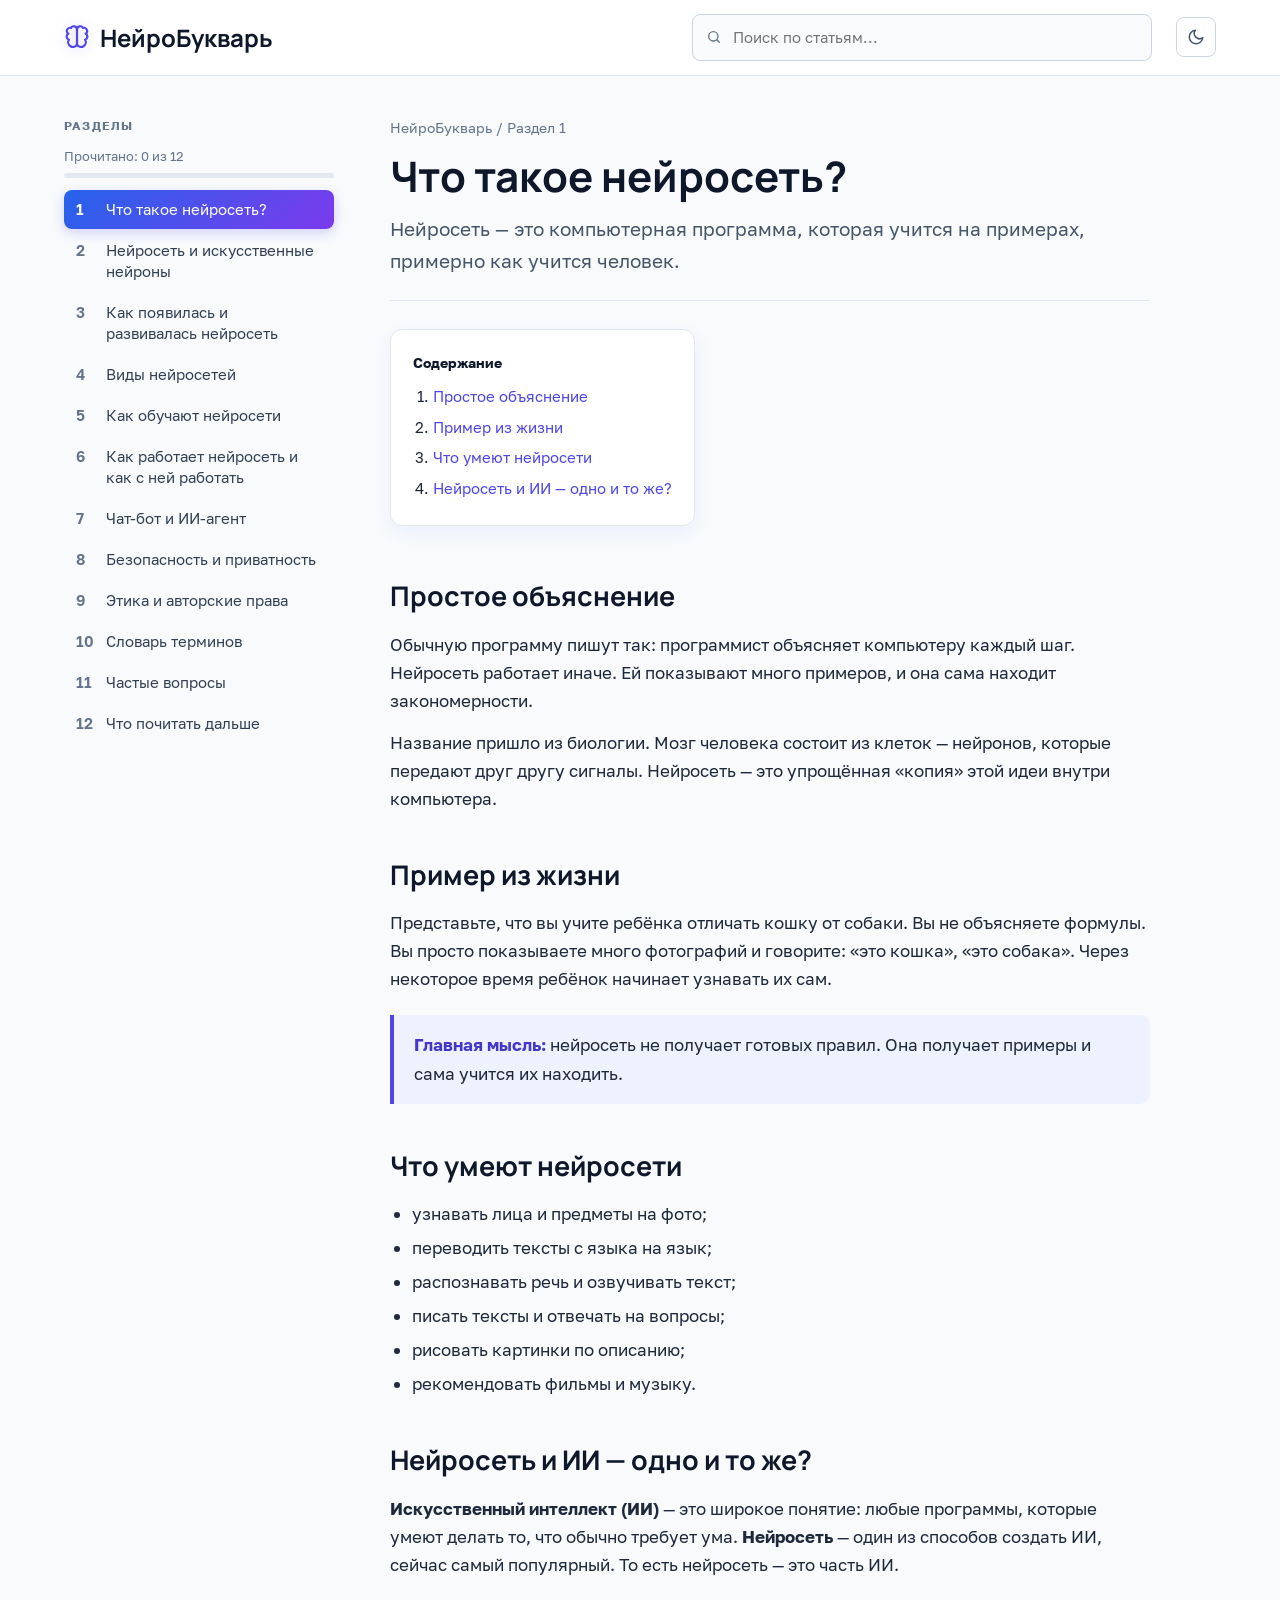
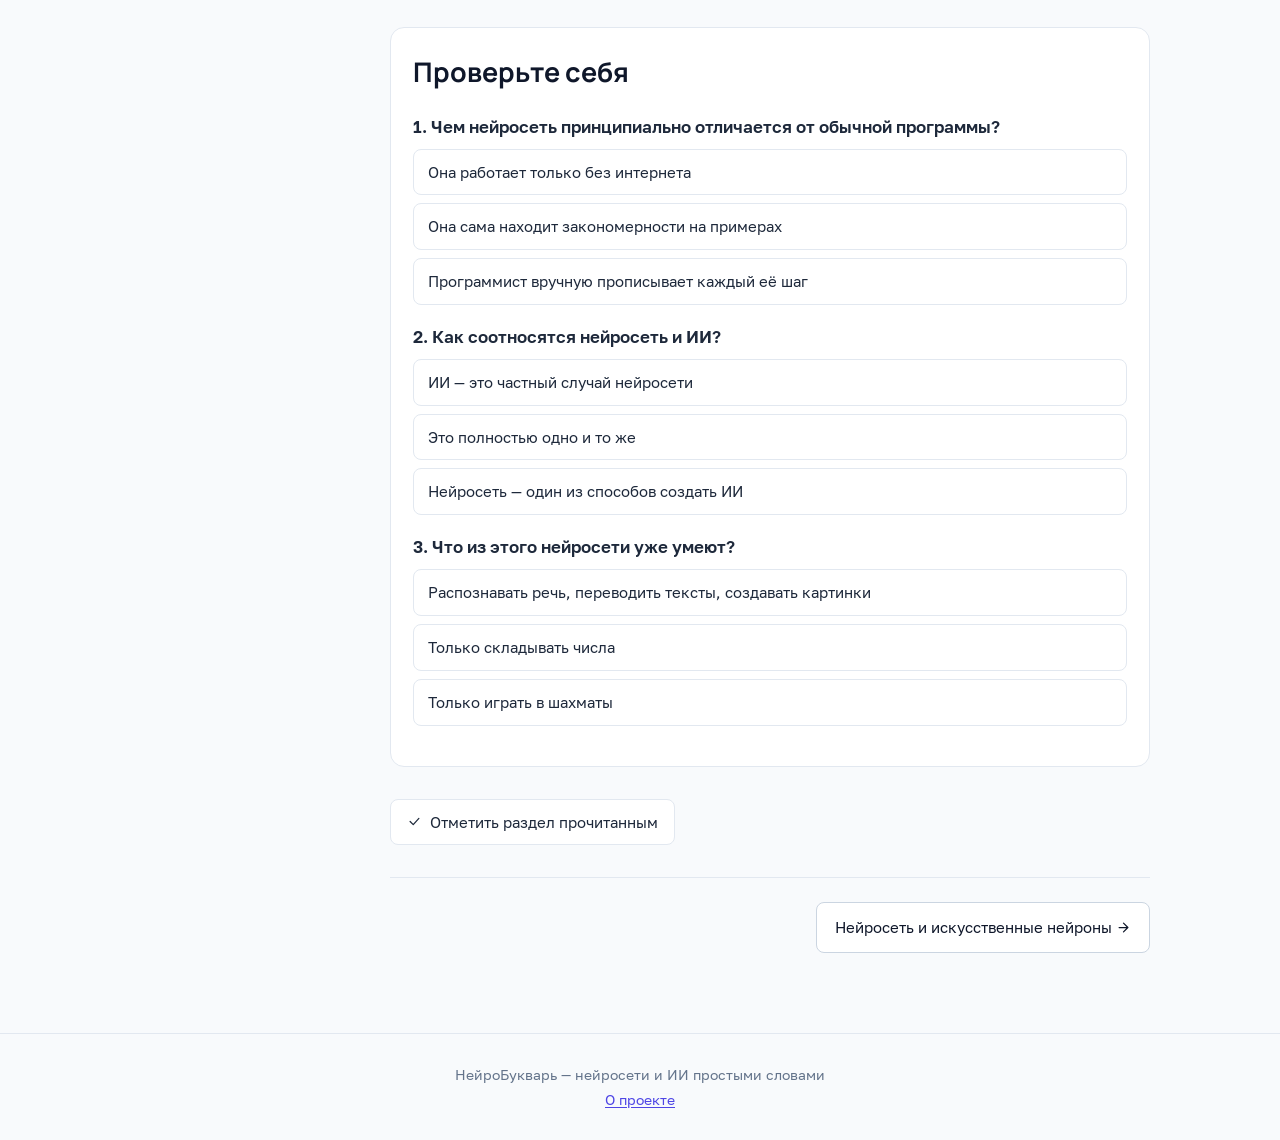
==== index.html @ 38589a7c "Add files via upload" ====
<!DOCTYPE html>
<html lang="ru">
<head>
    <meta charset="UTF-8">
    <title>НейроБукварь — нейросети и ИИ простыми словами</title>
    <!-- PROTECTED: meta type -->
    <meta name="type" value="app" />
    <meta name="viewport" content="width=device-width, initial-scale=1.0">
    <meta name="theme-color" content="#f8fafc">
    <meta name="description" content="Свободная энциклопедия о нейросетях и искусственном интеллекте, написанная максимально простым языком: как устроены нейросети, как они учатся, как безопасно ими пользоваться и чем ИИ-агент отличается от чат-бота.">
    <meta name="robots" content="index, follow, max-image-preview:large">
    <link rel="canonical" href="https://as-2603.github.io/neurobukvar/">
    <meta property="og:site_name" content="НейроБукварь">
    <meta property="og:locale" content="ru_RU">
    <meta property="og:title" content="НейроБукварь — нейросети и ИИ простыми словами">
    <meta property="og:description" content="Свободная энциклопедия о нейросетях и искусственном интеллекте, написанная максимально простым языком: как устроены нейросети, как они учатся, как безопасно ими пользоваться и чем ИИ-агент отличается от чат-бота.">
    <meta property="og:type" content="website">
    <meta property="og:url" content="https://as-2603.github.io/neurobukvar/">
    <meta property="og:image" content="https://as-2603.github.io/neurobukvar/og.png">
    <meta property="og:image:width" content="1200">
    <meta property="og:image:height" content="630">
    <meta name="twitter:card" content="summary_large_image">
    <meta name="twitter:title" content="НейроБукварь — нейросети и ИИ простыми словами">
    <meta name="twitter:description" content="Свободная энциклопедия о нейросетях и искусственном интеллекте, написанная максимально простым языком: как устроены нейросети, как они учатся, как безопасно ими пользоваться и чем ИИ-агент отличается от чат-бота.">
    <meta name="twitter:image" content="https://as-2603.github.io/neurobukvar/og.png">
    <link rel="icon" href="favicon.svg" type="image/svg+xml"><link rel="apple-touch-icon" href="apple-touch-icon.png">
    <link rel="preload" href="fonts/Golos-Text_Regular.woff" as="font" type="font/woff" crossorigin>
    <link rel="preload" href="fonts/Manrope.woff" as="font" type="font/woff" crossorigin>
    <link rel="stylesheet" href="style.css">
    <script>try{var t=localStorage.getItem('np_theme');if(t!=='dark'&&t!=='light')t=matchMedia('(prefers-color-scheme: dark)').matches?'dark':'light';document.documentElement.setAttribute('data-theme',t)}catch(e){}</script>
    <script>(function(){var u=["index.html", "neyroset-i-iskusstvennye-neyrony.html", "istoriya-neyrosetey.html", "vidy-neyrosetey.html", "kak-obuchayut-neyroseti.html", "kak-rabotaet-neyroset-i-kak-s-ney-rabotat.html", "chat-bot-i-ii-agent.html", "bezopasnost-i-privatnost.html", "etika-i-avtorskie-prava.html", "slovar-terminov.html", "chastye-voprosy.html", "chto-pochitat-dalshe.html"];function f(){var m=location.hash.match(/^#s(\d+)$/);if(m&&+m[1]>0&&+m[1]<u.length)location.replace(u[+m[1]])}f();addEventListener('hashchange',f)})()</script>
<script type="application/ld+json">{"@context": "https://schema.org", "@type": "WebSite", "name": "НейроБукварь", "url": "https://as-2603.github.io/neurobukvar/", "inLanguage": "ru", "description": "Свободная энциклопедия о нейросетях и искусственном интеллекте, написанная максимально простым языком: как устроены нейросети, как они учатся, как безопасно ими пользоваться и чем ИИ-агент отличается от чат-бота."}</script>
<script type="application/ld+json">{"@context": "https://schema.org", "@type": "Article", "headline": "Что такое нейросеть?", "description": "Свободная энциклопедия о нейросетях и искусственном интеллекте, написанная максимально простым языком: как устроены нейросети, как они учатся, как безопасно ими пользоваться и чем ИИ-агент отличается от чат-бота.", "inLanguage": "ru", "dateModified": "2026-11-05", "mainEntityOfPage": "https://as-2603.github.io/neurobukvar/", "image": "https://as-2603.github.io/neurobukvar/og.png", "publisher": {"@type": "Organization", "name": "НейроБукварь", "url": "https://as-2603.github.io/neurobukvar/"}}</script>
<script type="application/ld+json">{"@context": "https://schema.org", "@type": "BreadcrumbList", "itemListElement": [{"@type": "ListItem", "position": 1, "name": "НейроБукварь", "item": "https://as-2603.github.io/neurobukvar/"}]}</script>
</head>
<body data-p="0">
<a class="skip" href="#main" id="skip">Перейти к содержанию</a>

<!-- Иконки (спрайт) -->
<svg width="0" height="0" style="position:absolute" aria-hidden="true" focusable="false">
<symbol id="i-brain" viewBox="0 0 24 24"><path d="M12 5v14"/><path d="M12 5a3 3 0 0 0-5.6-1.4A3 3 0 0 0 4 9a3 3 0 0 0 .5 5.5A3.5 3.5 0 0 0 12 19"/><path d="M12 5a3 3 0 0 1 5.6-1.4A3 3 0 0 1 20 9a3 3 0 0 1-.5 5.5A3.5 3.5 0 0 1 12 19"/></symbol>
<symbol id="i-search" viewBox="0 0 24 24"><circle cx="11" cy="11" r="7"/><path d="m20 20-3.5-3.5"/></symbol>
<symbol id="i-moon" viewBox="0 0 24 24"><path d="M21 12.8A9 9 0 1 1 11.2 3 7 7 0 0 0 21 12.8z"/></symbol>
<symbol id="i-sun" viewBox="0 0 24 24"><circle cx="12" cy="12" r="4"/><path d="M12 2v2M12 20v2M4.9 4.9l1.4 1.4M17.7 17.7l1.4 1.4M2 12h2M20 12h2M4.9 19.1l1.4-1.4M17.7 6.3l1.4-1.4"/></symbol>
<symbol id="i-up" viewBox="0 0 24 24"><path d="M12 19V5M5 12l7-7 7 7"/></symbol>
<symbol id="i-left" viewBox="0 0 24 24"><path d="M19 12H5M12 19l-7-7 7-7"/></symbol>
<symbol id="i-right" viewBox="0 0 24 24"><path d="M5 12h14M12 5l7 7-7 7"/></symbol>
<symbol id="i-x" viewBox="0 0 24 24"><path d="M18 6 6 18M6 6l12 12"/></symbol>
<symbol id="i-check" viewBox="0 0 24 24"><path d="m5 12 5 5 9-10"/></symbol>
<symbol id="i-copy" viewBox="0 0 24 24"><rect x="9" y="9" width="11" height="11" rx="2"/><path d="M5 15V6a2 2 0 0 1 2-2h9"/></symbol>
<symbol id="i-help" viewBox="0 0 24 24"><circle cx="12" cy="12" r="10"/><path d="M9.1 9a3 3 0 0 1 5.8 1c0 2-3 2.5-3 4M12 17.5h.01"/></symbol>
<symbol id="i-nodes" viewBox="0 0 24 24"><circle cx="12" cy="5" r="2.5"/><circle cx="5" cy="18" r="2.5"/><circle cx="19" cy="18" r="2.5"/><path d="M11 7.3 6 15.7M13 7.3l5 8.4M7.5 18h9"/></symbol>
<symbol id="i-clock" viewBox="0 0 24 24"><circle cx="12" cy="12" r="9"/><path d="M12 7v5l3 2"/></symbol>
<symbol id="i-sitemap" viewBox="0 0 24 24"><rect x="9" y="3" width="6" height="5" rx="1"/><rect x="3" y="16" width="6" height="5" rx="1"/><rect x="15" y="16" width="6" height="5" rx="1"/><path d="M12 8v4M6 16v-4h12v4"/></symbol>
<symbol id="i-cap" viewBox="0 0 24 24"><path d="M2 9l10-5 10 5-10 5z"/><path d="M6 11.5V16c0 1.5 3 3 6 3s6-1.5 6-3v-4.5"/></symbol>
<symbol id="i-gears" viewBox="0 0 24 24"><circle cx="12" cy="12" r="3"/><path d="M12 2v3M12 19v3M2 12h3M19 12h3M4.9 4.9 7 7M17 17l2.1 2.1M4.9 19.1 7 17M17 7l2.1-2.1"/></symbol>
<symbol id="i-robot" viewBox="0 0 24 24"><rect x="4" y="8" width="16" height="12" rx="2"/><path d="M12 8V5M9 13h.01M15 13h.01M9 17h6"/><circle cx="12" cy="3.5" r="1"/></symbol>
<symbol id="i-rotate" viewBox="0 0 24 24"><path d="M21 12a9 9 0 1 1-3-6.7L21 8M21 3v5h-5"/></symbol>
<symbol id="i-image" viewBox="0 0 24 24"><rect x="3" y="3" width="18" height="18" rx="2"/><circle cx="9" cy="9" r="1.5"/><path d="m21 15-5-5L5 21"/></symbol>
<symbol id="i-bolt" viewBox="0 0 24 24"><path d="M13 2 4 14h7l-1 8 9-12h-7z"/></symbol>
<symbol id="i-swap" viewBox="0 0 24 24"><path d="M4 8h14l-3-3M20 16H6l3 3"/></symbol>
<symbol id="i-shield" viewBox="0 0 24 24"><path d="M12 3 4 6v6c0 5 3.5 8 8 9 4.5-1 8-4 8-9V6z"/><path d="m9 12 2 2 4-4"/></symbol>
<symbol id="i-scale" viewBox="0 0 24 24"><path d="M12 3v18M6 21h12M5 7h14"/><path d="M5 7 2 14a3 3 0 0 0 6 0zM19 7l-3 7a3 3 0 0 0 6 0z"/></symbol>
<symbol id="i-book" viewBox="0 0 24 24"><path d="M4 4h10a4 4 0 0 1 4 4v12H8a4 4 0 0 1-4-4z"/><path d="M4 16a4 4 0 0 1 4-4h10"/></symbol>
<symbol id="i-memory" viewBox="0 0 24 24"><ellipse cx="12" cy="5" rx="8" ry="3"/><path d="M4 5v6c0 1.7 3.6 3 8 3s8-1.3 8-3V5M4 11v6c0 1.7 3.6 3 8 3s8-1.3 8-3v-6"/></symbol>
<symbol id="i-edit" viewBox="0 0 24 24"><path d="M12 20h9"/><path d="M16.5 3.5a2.1 2.1 0 0 1 3 3L7 19l-4 1 1-4z"/></symbol>
<symbol id="i-spark" viewBox="0 0 24 24"><path d="M12 3v4M12 17v4M3 12h4M17 12h4M6 6l2.5 2.5M15.5 15.5 18 18M18 6l-2.5 2.5M8.5 15.5 6 18"/></symbol>
<symbol id="i-layers" viewBox="0 0 24 24"><path d="M12 3 3 8l9 5 9-5z"/><path d="M3 12l9 5 9-5"/><path d="M3 16l9 5 9-5"/></symbol>
<symbol id="i-chat" viewBox="0 0 24 24"><path d="M4 5h16v11H9l-5 4z"/></symbol>
<symbol id="i-bookopen" viewBox="0 0 24 24"><path d="M2 5c3-1 7-1 10 2 3-3 7-3 10-2v14c-3-1-7-1-10 2-3-3-7-3-10-2z"/><path d="M12 7v14"/></symbol>
</svg>

<header>
    <div class="bar">
        <a class="logo" href="index.html" aria-label="НейроБукварь — на главную"><svg class="ic" aria-hidden="true"><use href="#i-brain"/></svg><span>НейроБукварь</span></a>
        <div class="search"><svg class="ic" aria-hidden="true"><use href="#i-search"/></svg><input id="q" type="search" placeholder="Поиск по статьям..." aria-label="Поиск по статьям" autocomplete="off"></div>
        <button id="theme" class="theme-btn" aria-label="Переключить тему" title="Переключить тему"></button>
    </div>
</header>
<div class="wrap">
    <nav aria-label="Разделы">
        <h4>Разделы</h4>
        <div class="prog" id="prog"></div>
        <div id="menu"><a href="index.html" class="active" aria-current="page"><span>1</span>Что такое нейросеть?</a><a href="neyroset-i-iskusstvennye-neyrony.html"><span>2</span>Нейросеть и искусственные нейроны</a><a href="istoriya-neyrosetey.html"><span>3</span>Как появилась и развивалась нейросеть</a><a href="vidy-neyrosetey.html"><span>4</span>Виды нейросетей</a><a href="kak-obuchayut-neyroseti.html"><span>5</span>Как обучают нейросети</a><a href="kak-rabotaet-neyroset-i-kak-s-ney-rabotat.html"><span>6</span>Как работает нейросеть и как с ней работать</a><a href="chat-bot-i-ii-agent.html"><span>7</span>Чат-бот и ИИ-агент</a><a href="bezopasnost-i-privatnost.html"><span>8</span>Безопасность и приватность</a><a href="etika-i-avtorskie-prava.html"><span>9</span>Этика и авторские права</a><a href="slovar-terminov.html"><span>10</span>Словарь терминов</a><a href="chastye-voprosy.html"><span>11</span>Частые вопросы</a><a href="chto-pochitat-dalshe.html"><span>12</span>Что почитать дальше</a></div>
    </nav>
    <main id="main" tabindex="-1"><div class="crumbs">НейроБукварь / Раздел 1</div><h1>Что такое нейросеть?</h1><p class="lead">Нейросеть — это компьютерная программа, которая учится на примерах, примерно как учится человек.</p>
<div class="toc"><b>Содержание</b><ol><li><a href="#a1">Простое объяснение</a></li><li><a href="#a2">Пример из жизни</a></li><li><a href="#a3">Что умеют нейросети</a></li><li><a href="#a4">Нейросеть и ИИ — одно и то же?</a></li></ol></div>
<h2 id="a1">Простое объяснение</h2>
<p>Обычную программу пишут так: программист объясняет компьютеру каждый шаг. Нейросеть работает иначе. Ей показывают много примеров, и она сама находит закономерности.</p>
<p>Название пришло из биологии. Мозг человека состоит из клеток — нейронов, которые передают друг другу сигналы. Нейросеть — это упрощённая «копия» этой идеи внутри компьютера.</p>
<h2 id="a2">Пример из жизни</h2>
<p>Представьте, что вы учите ребёнка отличать кошку от собаки. Вы не объясняете формулы. Вы просто показываете много фотографий и говорите: «это кошка», «это собака». Через некоторое время ребёнок начинает узнавать их сам.</p>
<div class="box"><b>Главная мысль:</b> нейросеть не получает готовых правил. Она получает примеры и сама учится их находить.</div>
<h2 id="a3">Что умеют нейросети</h2>
<ul><li>узнавать лица и предметы на фото;</li><li>переводить тексты с языка на язык;</li><li>распознавать речь и озвучивать текст;</li><li>писать тексты и отвечать на вопросы;</li><li>рисовать картинки по описанию;</li><li>рекомендовать фильмы и музыку.</li></ul>
<h2 id="a4">Нейросеть и ИИ — одно и то же?</h2>
<p><b>Искусственный интеллект (ИИ)</b> — это широкое понятие: любые программы, которые умеют делать то, что обычно требует ума. <b>Нейросеть</b> — один из способов создать ИИ, сейчас самый популярный. То есть нейросеть — это часть ИИ.</p>
<section class="quiz" aria-label="Проверьте себя"><h2>Проверьте себя</h2><div class="qq"><p class="qt">1. Чем нейросеть принципиально отличается от обычной программы?</p><div class="qo"><button type="button">Программист вручную прописывает каждый её шаг</button><button type="button" data-ok="1">Она сама находит закономерности на примерах</button><button type="button">Она работает только без интернета</button></div><p class="qe" hidden>Нейросети показывают примеры, а правила она находит сама.</p></div><div class="qq"><p class="qt">2. Как соотносятся нейросеть и ИИ?</p><div class="qo"><button type="button">Это полностью одно и то же</button><button type="button" data-ok="1">Нейросеть — один из способов создать ИИ</button><button type="button">ИИ — это частный случай нейросети</button></div><p class="qe" hidden>ИИ — широкое понятие, нейросеть — один из его самых популярных инструментов.</p></div><div class="qq"><p class="qt">3. Что из этого нейросети уже умеют?</p><div class="qo"><button type="button">Только играть в шахматы</button><button type="button" data-ok="1">Распознавать речь, переводить тексты, создавать картинки</button><button type="button">Только складывать числа</button></div><p class="qe" hidden>Нейросети работают с текстом, изображениями, речью и музыкой.</p></div><p class="qs" aria-live="polite"></p></section><button type="button" class="readbtn" onclick="toggleRead(0)" aria-pressed="false"><svg class="ic" aria-hidden="true"><use href="#i-check"/></svg><span>Отметить раздел прочитанным</span></button>
 <div class="pager"><a style="visibility:hidden" aria-hidden="true" tabindex="-1"><span><svg class="ic" aria-hidden="true"><use href="#i-left"/></svg> </span></a>
 <a href="neyroset-i-iskusstvennye-neyrony.html" rel="next"><span>Нейросеть и искусственные нейроны <svg class="ic" aria-hidden="true"><use href="#i-right"/></svg></span></a></div></main>
</div>
<footer id="foot">НейроБукварь — нейросети и ИИ простыми словами<br><a class="lnk" href="o-proekte.html">О проекте</a></footer>
<button id="top" class="toTop" aria-label="Наверх" title="Наверх"><svg class="ic" aria-hidden="true"><use href="#i-up"/></svg></button>

<!-- Image Zoom Overlay -->
<div id="imgOverlay" class="img-overlay">
  <div class="img-overlay-content">
    <img id="imgOverlayImg" class="img-overlay-img" alt="">
    <button class="img-overlay-close" aria-label="Закрыть"><svg class="ic" aria-hidden="true"><use href="#i-x"/></svg></button>
  </div>
</div>
<script src="search-data.js" defer></script>
<script src="app.js" defer></script>
</body>
</html>
---- style.css ----
/* ===== Шрифты ===== */
        @font-face {
            font-family: 'Manrope';
            src: url('fonts/Manrope.woff') format('woff');
            font-weight: 200 800;
            font-style: normal;
            font-display: swap;
        }
        @font-face {
            font-family: 'Golos Text';
            src: url('fonts/Golos-Text_Regular.woff') format('woff');
            font-weight: 400;
            font-style: normal;
            font-display: swap;
        }
        @font-face {
            font-family: 'Golos Text';
            src: url('fonts/Golos-Text_Medium.woff') format('woff');
            font-weight: 500;
            font-style: normal;
            font-display: swap;
        }
        @font-face {
            font-family: 'Golos Text';
            src: url('fonts/Golos-Text_DemiBold.woff') format('woff');
            font-weight: 600;
            font-style: normal;
            font-display: swap;
        }
        @font-face {
            font-family: 'Golos Text';
            src: url('fonts/Golos-Text_Bold.woff') format('woff');
            font-weight: 700;
            font-style: normal;
            font-display: swap;
        }

        /* ===== Переменные (Палитра "Нейро-Индиго" для всех возрастов) ===== */
        :root{
            --bg2:#ffffff;
            --bd:#e2e8f0;
            --tx:#1e293b;
            --ac:#4f46e5;       /* Главный цвет ИИ: дружелюбный индиго */
            --ac-grad:linear-gradient(135deg, #2563eb 0%, #7c3aed 100%); /* Нейро-градиент */
            --soft:#eef2ff;     /* Мягкая лавандово-голубая подложка для важных блоков */
            --mut:#64748b;
            --ok:#16a34a;
            --bad:#e11d48;
        }
        [data-theme="dark"]{
            --bg2:#151928;
            --bd:#293046;
            --tx:#e2e8f0;
            --ac:#818cf8;       /* Светящийся мягкий неон для темной темы */
            --soft:#1e2238;
            --mut:#94a3b8;
        }

        *{box-sizing:border-box;margin:0;padding:0}
        html{scroll-behavior:smooth}
        body{font-family:'Golos Text',sans-serif;background:#f8fafc;color:#0f172a;line-height:1.65;font-size:17px;transition:background .25s,color .25s}
        .ic{width:1em;height:1em;fill:none;stroke:currentColor;stroke-width:2;stroke-linecap:round;stroke-linejoin:round;vertical-align:-.125em;flex-shrink:0}
        .skip{position:absolute;left:-999px;top:8px;background:#4f46e5;color:#fff;padding:8px 14px;border-radius:8px;z-index:200;text-decoration:none}
        .skip:focus{left:8px}
        header{background:#fff;border-bottom:1px solid #e2e8f0;position:sticky;top:0;z-index:10}
        .bar{max-width:1200px;margin:0 auto;padding:14px 24px;display:flex;align-items:center;gap:24px}
        .logo{text-decoration:none;font-family:'Manrope',sans-serif;font-size:24px;font-weight:700;color:#0f172a;display:flex;align-items:center;gap:10px;cursor:pointer;white-space:nowrap}
        .logo .ic{color:#4f46e5;font-size:26px;filter:drop-shadow(0 2px 6px rgba(79,70,229,.25))}
        .search{flex:1;max-width:460px;margin-left:auto;position:relative;min-width:0}
        .search input{width:100%;padding:10px 14px 10px 40px;border:1px solid #cbd5e1;border-radius:8px;background:#f8fafc;font:inherit;font-size:15px;color:#0f172a;outline:none;transition:.2s}
        .search input:focus{border-color:#4f46e5;background:#fff;box-shadow:0 0 0 3px rgba(79,70,229,.12)}
        .search .ic{position:absolute;left:14px;top:50%;transform:translateY(-50%);color:#64748b;font-size:16px}
        .theme-btn{flex-shrink:0;background:none;border:1px solid #cbd5e1;border-radius:8px;width:40px;height:40px;cursor:pointer;color:#475569;font-size:18px;transition:.2s;display:flex;align-items:center;justify-content:center}
        .theme-btn:hover{border-color:#4f46e5;color:#4f46e5}
        .wrap{max-width:1200px;margin:0 auto;padding:40px 24px 80px;display:grid;grid-template-columns:270px 1fr;gap:56px}
        nav{position:sticky;top:90px;align-self:start}
        nav h4{font-size:12px;letter-spacing:.1em;text-transform:uppercase;color:#64748b;margin-bottom:10px}
        .prog{font-size:13px;color:#64748b;margin-bottom:12px}
        .pbar{height:5px;background:#e2e8f0;border-radius:3px;margin-top:6px;overflow:hidden}
        .pbar i{display:block;height:100%;background:linear-gradient(90deg, #06b6d4, #4f46e5);width:0;transition:width .3s}
        nav a{display:flex;text-decoration:none;gap:12px;width:100%;text-align:left;background:none;border:none;padding:9px 12px;border-radius:8px;font:inherit;font-size:15px;color:#334155;cursor:pointer;transition:.2s;margin-bottom:2px;line-height:1.4}
        nav a span{color:#64748b;font-weight:600;min-width:18px}
        nav a .rd{margin-left:auto;color:var(--ok);margin-top:3px}
        nav a:hover{background:#eef2ff;color:#4f46e5}
        nav a.active{background:var(--ac-grad);color:#fff;box-shadow:0 4px 12px rgba(79,70,229,.22)}
        nav a.active span{color:#fff}
        nav a.active .rd{color:#fff}
        main{min-width:0;max-width:760px}
        main:focus,h1:focus{outline:none}
        .crumbs{font-size:14px;color:#64748b;margin-bottom:12px}
        h1{font-family:'Manrope',sans-serif;font-size:42px;line-height:1.2;margin-bottom:12px;color:#0f172a}
        .lead{font-size:19px;color:#475569;padding-bottom:24px;border-bottom:1px solid #e2e8f0;margin-bottom:28px}
        h2{font-family:'Manrope',sans-serif;font-size:27px;margin:40px 0 12px;color:#0f172a}
        h3{font-size:19px;margin:26px 0 8px;color:#0f172a;font-family:'Manrope',sans-serif}
        h2[id],h3[id]{scroll-margin-top:90px}
        p{margin-bottom:14px;color:#1e293b}
        ul,ol{margin:0 0 16px 22px;color:#1e293b}
        li{margin-bottom:6px}
        a.lnk{color:var(--ac);text-decoration:underline;text-underline-offset:2px}
        main img{max-width:100%;height:auto;display:block;border:1px solid #e2e8f0;border-radius:12px;margin:22px auto;background:#fff;cursor:zoom-in}
        .box{background:#eef2ff;border-left:4px solid #4f46e5;padding:16px 20px;border-radius:0 10px 10px 0;margin:22px 0;color:#1e293b}
        .box b{color:#4338ca}
        .tw{overflow-x:auto;margin:18px 0 24px;-webkit-overflow-scrolling:touch}
        table{width:100%;border-collapse:collapse;margin:0;font-size:15px;background:#fff;border-radius:10px;overflow:hidden;border:1px solid #e2e8f0}
        th,td{padding:12px 14px;text-align:left;border-bottom:1px solid #f1f5f9;vertical-align:top;color:#1e293b}
        th{background:#f1f5f9;font-weight:600;color:#0f172a}
        .pager{display:flex;justify-content:space-between;gap:12px;margin-top:32px;padding-top:24px;border-top:1px solid #e2e8f0}
        .pager a{text-decoration:none;display:flex;align-items:center;background:#fff;border:1px solid #cbd5e1;border-radius:8px;padding:12px 18px;font:inherit;font-size:15px;color:#0f172a;cursor:pointer;transition:.2s;text-align:left}
        .pager a:hover{border-color:#4f46e5;color:#4f46e5;background:#eef2ff}
        .toc{background:#fff;border:1px solid #e2e8f0;border-radius:12px;padding:18px 22px;margin-bottom:8px;display:inline-block;min-width:260px;max-width:100%;box-shadow:0 6px 18px rgba(37,99,235,.07)}
        .toc b{font-size:14px;color:#0f172a}
        .toc ol{margin:8px 0 0 20px;font-size:15px}
        .toc a{color:#4f46e5;text-decoration:none}
        .toc a:hover{text-decoration:underline}
        .cards{display:grid;grid-template-columns:repeat(auto-fill,minmax(220px,1fr));gap:14px;margin:20px 0}
        .card{background:#fff;border:1px solid #e2e8f0;border-radius:12px;padding:18px;cursor:pointer;transition:.2s;display:block;width:100%;text-align:left;font:inherit;color:inherit}
        .card:hover{border-color:#4f46e5;transform:translateY(-2px);box-shadow:0 6px 16px rgba(79,70,229,.1)}
        .card.static{cursor:default}
        .card.static:hover{border-color:#e2e8f0;transform:none;box-shadow:none}
        .card .ic{color:#4f46e5;font-size:22px;margin-bottom:10px;display:block}
        .card b{display:block;margin-bottom:4px;color:#0f172a;font-size:16px}
        .card small{color:#64748b;font-size:14px;line-height:1.5;display:block}
        .empty{color:#64748b;padding:20px 0}
        mark{background:#fef08a;color:#0f172a;border-radius:3px;padding:0 2px}
        footer{border-top:1px solid #e2e8f0;padding:28px;text-align:center;color:#64748b;font-size:14px;line-height:1.8}
        .toTop{position:fixed;right:24px;bottom:24px;width:46px;height:46px;border-radius:50%;border:1px solid #cbd5e1;background:#fff;color:#4f46e5;cursor:pointer;opacity:0;pointer-events:none;transition:.25s;box-shadow:0 4px 14px rgba(79,70,229,.18);font-size:18px;z-index:20;display:flex;align-items:center;justify-content:center}
        .toTop.show{opacity:1;pointer-events:auto}
        .toTop:hover{border-color:#4f46e5;background:#eef2ff}

        /* ===== Новые блоки ===== */
        .fig{background:var(--bg2);border:1px solid var(--bd);border-radius:12px;padding:16px 18px;margin:22px 0}
        .fig .t{font-weight:600;font-size:15px;color:var(--tx);margin-bottom:4px}
        .fig .fl{font-size:12px;color:var(--mut);text-transform:uppercase;letter-spacing:.06em;margin:12px 0 4px}
        .fig .cap{font-size:14px;color:var(--mut);margin:12px 0 0}
        .flow{display:flex;flex-wrap:wrap;align-items:center;gap:8px;margin:4px 0}
        .flow .n{background:var(--soft);border:1px solid var(--bd);border-radius:10px;padding:6px 12px;font-size:14px;line-height:1.4;color:var(--tx)}
        .flow .a{color:var(--ac);font-weight:700}
        .nojs{padding:20px;border:1px solid var(--bd);border-radius:10px;background:var(--soft);color:var(--tx)}
        .demo{background:var(--bg2);border:1px solid var(--bd);border-radius:14px;padding:18px 20px;margin:22px 0}
        .demo .demo-h{color:var(--tx);margin-bottom:6px}
        .demo .row{display:flex;flex-wrap:wrap;align-items:center;gap:6px 18px;padding:8px 0;border-bottom:1px dashed var(--bd)}
        .demo label{font-size:15px;color:var(--tx);display:flex;align-items:center;gap:8px}
        .demo .row label:first-child{min-width:220px}
        .demo input[type=range]{width:140px;accent-color:var(--ac)}
        .demo input[type=checkbox]{width:18px;height:18px;accent-color:var(--ac)}
        .demo output{min-width:2.4ch;font-weight:600;color:var(--ac)}
        .demo .demo-f{font-size:14px;color:var(--mut);margin:12px 0 4px}
        .demo .demo-r{font-weight:600;color:var(--tx);margin:0}
        .prompt{display:flex;gap:10px;align-items:flex-start;background:var(--bg2);border:1px solid var(--bd);border-radius:10px;padding:12px 14px;margin:10px 0}
        .prompt span{flex:1;font-size:15px;color:var(--tx)}
        .copy{flex-shrink:0;font:inherit;font-size:13px;padding:6px 10px;border:1px solid var(--bd);border-radius:8px;background:transparent;color:var(--tx);cursor:pointer;display:flex;gap:6px;align-items:center}
        .copy em{font-style:normal}
        .copy:hover{border-color:var(--ac);color:var(--ac)}
        details{background:var(--bg2);border:1px solid var(--bd);border-radius:10px;margin:10px 0}
        summary{cursor:pointer;padding:14px 18px;font-weight:600;color:var(--tx);list-style:none;display:flex;justify-content:space-between;gap:12px}
        summary::-webkit-details-marker{display:none}
        summary::after{content:"+";color:var(--ac);font-size:20px;line-height:1.2}
        details[open] summary::after{content:"\2013"}
        details>div{padding:0 18px 6px}
        dl.gl dt{font-family:'Manrope',sans-serif;font-weight:700;margin-top:18px;color:var(--tx)}
        dl.gl dd{margin:2px 0 0;color:var(--tx);padding-bottom:10px;border-bottom:1px solid var(--bd)}
        .quiz{margin-top:48px;padding:22px;background:var(--bg2);border:1px solid var(--bd);border-radius:14px}
        .quiz h2{margin-top:0}
        .quiz .qq{margin:18px 0}
        .quiz .qt{font-weight:600;margin-bottom:8px;color:var(--tx)}
        .qo{display:grid;gap:8px}
        .qo button{text-align:left;font:inherit;font-size:15px;padding:10px 14px;border:1px solid var(--bd);border-radius:8px;background:transparent;color:var(--tx);cursor:pointer;transition:.15s}
        .qo:not(.done) button:hover{border-color:var(--ac)}
        .qo.done button{cursor:default}
        .qo button.ok{border-color:var(--ok);background:rgba(22,163,74,.13)}
        .qo button.no{border-color:var(--bad);background:rgba(225,29,72,.1)}
        .quiz .qe{font-size:14px;color:var(--mut);margin:8px 0 0}
        .quiz .qs{font-weight:600;margin:14px 0 0;color:var(--tx)}
        .readbtn{display:inline-flex;align-items:center;gap:8px;margin-top:32px;font:inherit;font-size:15px;padding:10px 16px;border:1px solid var(--bd);border-radius:8px;background:var(--bg2);color:var(--tx);cursor:pointer}
        .readbtn:hover{border-color:var(--ac)}
        .readbtn.on{border-color:var(--ok);color:var(--ok)}

        .prompt.tpl span{white-space:pre-line;font-family:ui-monospace,SFMono-Regular,Consolas,'Courier New',monospace;font-size:14px;line-height:1.7}

        /* ===== Переход к найденному фрагменту (подсветка как у цитаты в Telegram) ===== */
        :root{--hit:rgba(79,70,229,.22)}
        [data-theme="dark"]{--hit:rgba(129,140,248,.30)}
        @keyframes np-in{from{opacity:0}to{opacity:1}}
        main.np-in{animation:np-in .45s ease}
        .np-flash{position:relative}
        .np-flash::after{content:"";position:absolute;inset:-5px -10px;border-radius:8px;background:var(--hit);opacity:0;pointer-events:none;z-index:1;transition:opacity .9s ease}
        li.np-flash::after{left:-28px}
        .np-flash.np-on::after{opacity:1;transition-duration:.25s}
        .box.np-flash::after,.card.np-flash::after,.fig.np-flash::after,.demo.np-flash::after,.prompt.np-flash::after,details.np-flash::after{inset:0;border-radius:inherit}
        tr.np-flash{position:static}
        tr.np-flash::after{display:none}
        tr.np-flash td,tr.np-flash th{position:relative}
        tr.np-flash td::after,tr.np-flash th::after{content:"";position:absolute;inset:0;background:var(--hit);opacity:0;pointer-events:none;transition:opacity .9s ease}
        tr.np-flash.np-on td::after,tr.np-flash.np-on th::after{opacity:1;transition-duration:.25s}
        /* Подсветка: сначала слово, затем предложение */
        :root{--hitw:#4f46e5}
        .np-s,.np-w{border-radius:3px;-webkit-box-decoration-break:clone;box-decoration-break:clone;background-color:transparent;box-shadow:0 0 0 2px transparent;transition:background-color .9s ease,box-shadow .9s ease,color .9s ease}
        .np-s.np-s-on{background-color:var(--hit);box-shadow:0 0 0 2px var(--hit);transition-duration:.35s}
        .np-w.np-w-on{background-color:var(--hitw);box-shadow:0 0 0 2px var(--hitw);color:#fff;transition-duration:.25s}
        @media (prefers-reduced-motion:reduce){.np-s,.np-w{transition:none}}
        @media (prefers-reduced-motion:reduce){main.np-in{animation:none}.np-flash::after,tr.np-flash td::after,tr.np-flash th::after{transition:none}}
        @media print{.np-flash::after,tr.np-flash td::after,tr.np-flash th::after{display:none}}

        /* ===== Фокус с клавиатуры ===== */
        button:focus-visible,nav a:focus-visible,.pager a:focus-visible,.logo:focus-visible,.card:focus-visible,.toc a:focus-visible,a.lnk:focus-visible,summary:focus-visible,input:focus-visible{outline:2px solid #4f46e5;outline-offset:2px}

        /* ===== Тёмная тема (Кибер-Индиго для молодежи и вечернего чтения) ===== */
        [data-theme="dark"] body{background:#0b0f19;color:#f1f5f9}
        [data-theme="dark"] header{background:#111625;border-bottom-color:#293046}
        [data-theme="dark"] .logo{color:#f1f5f9}
        [data-theme="dark"] .logo .ic{color:#818cf8}
        [data-theme="dark"] .search input{background:#0b0f19;border-color:#293046;color:#f1f5f9}
        [data-theme="dark"] .search input:focus{background:#151928;border-color:#818cf8}
        [data-theme="dark"] .search .ic{color:#94a3b8}
        [data-theme="dark"] .theme-btn{border-color:#293046;color:#cbd5e1}
        [data-theme="dark"] .theme-btn:hover{border-color:#818cf8;color:#818cf8}
        [data-theme="dark"] nav h4,[data-theme="dark"] .prog{color:#94a3b8}
        [data-theme="dark"] .pbar{background:#293046}
        [data-theme="dark"] nav a{color:#cbd5e1}
        [data-theme="dark"] nav a span{color:#94a3b8}
        [data-theme="dark"] nav a:hover{background:#1e2238;color:#a5b4fc}
        [data-theme="dark"] nav a.active{background:var(--ac-grad);color:#fff}
        [data-theme="dark"] nav a.active span{color:#fff}
        [data-theme="dark"] nav a.active .rd{color:#fff}
        [data-theme="dark"] h1,[data-theme="dark"] h2,[data-theme="dark"] h3{color:#f8fafc}
        [data-theme="dark"] .crumbs{color:#94a3b8}
        [data-theme="dark"] .lead{color:#cbd5e1;border-bottom-color:#293046}
        [data-theme="dark"] p,[data-theme="dark"] ul,[data-theme="dark"] ol,[data-theme="dark"] li{color:#e2e8f0}
        [data-theme="dark"] main img{border-color:#293046;background:#151928;filter:brightness(.92) contrast(1.04)}
        [data-theme="dark"] .box{background:#1e2238;color:#e2e8f0;border-left-color:#818cf8}
        [data-theme="dark"] .box b{color:#a5b4fc}
        [data-theme="dark"] table{background:#151928;border-color:#293046}
        [data-theme="dark"] th{background:#1e2436;color:#f8fafc}
        [data-theme="dark"] td{color:#e2e8f0;border-bottom-color:#23293d}
        [data-theme="dark"] .pager{border-top-color:#293046}
        [data-theme="dark"] .pager a{background:#151928;border-color:#293046;color:#f1f5f9}
        [data-theme="dark"] .pager a:hover{border-color:#818cf8;color:#a5b4fc;background:#1e2238}
        [data-theme="dark"] .toc{background:#151928;border-color:#293046;box-shadow:0 6px 18px rgba(0,0,0,.45)}
        [data-theme="dark"] .toc b{color:#f8fafc}
        [data-theme="dark"] .toc a{color:#818cf8}
        [data-theme="dark"] .card{background:#151928;border-color:#293046}
        [data-theme="dark"] .card .ic{color:#818cf8}
        [data-theme="dark"] .card b{color:#f8fafc}
        [data-theme="dark"] .card small{color:#94a3b8}
        [data-theme="dark"] .card:hover{border-color:#818cf8}
        [data-theme="dark"] .card.static:hover{border-color:#293046}
        [data-theme="dark"] .empty{color:#94a3b8}
        [data-theme="dark"] mark{background:#4338ca;color:#fff}
        [data-theme="dark"] footer{border-top-color:#293046;color:#94a3b8}
        [data-theme="dark"] .toTop{background:#151928;border-color:#293046;color:#818cf8}
        [data-theme="dark"] .toTop:hover{border-color:#818cf8;background:#1e2238}
        [data-theme="dark"] button:focus-visible,nav a:focus-visible,.pager a:focus-visible,[data-theme="dark"] .logo:focus-visible,[data-theme="dark"] .card:focus-visible,[data-theme="dark"] .toc a:focus-visible,[data-theme="dark"] a.lnk:focus-visible,[data-theme="dark"] summary:focus-visible,[data-theme="dark"] input:focus-visible{outline-color:#818cf8}

        /* ===== Image Zoom ===== */
        .img-overlay{position:fixed;top:0;left:0;width:100%;height:100%;background:rgba(15,23,42,.35);opacity:0;pointer-events:none;transition:opacity .4s;z-index:100;display:flex;align-items:center;justify-content:center;overflow:auto}
        .img-overlay.active{opacity:1;pointer-events:auto}
        .img-overlay-content{position:relative;display:flex;align-items:center;justify-content:center}
        .img-overlay-img{max-width:90vw;max-height:90vh;object-fit:contain;user-select:none}
        .img-overlay-close{position:absolute;top:20px;right:20px;width:40px;height:40px;background:#fff;border:1px solid #cbd5e1;border-radius:50%;cursor:pointer;display:flex;align-items:center;justify-content:center;color:#4f46e5;font-size:20px;transition:.2s;z-index:101}
        .img-overlay-close:hover{border-color:#4f46e5;background:#eef2ff}
        [data-theme="dark"] .img-overlay{background:rgba(0,0,0,.5)}
        [data-theme="dark"] .img-overlay-close{background:#151928;border-color:#293046;color:#818cf8}
        [data-theme="dark"] .img-overlay-close:hover{border-color:#818cf8;background:#1e2238}

        @media(max-width:860px){
            .wrap{grid-template-columns:1fr;gap:24px;padding-top:24px}
            nav{position:static;min-width:0}
            nav h4{display:none}
            #menu{display:flex;flex-wrap:nowrap;overflow-x:auto;gap:6px;padding-bottom:6px}
            nav a{white-space:nowrap;width:auto;margin:0;border:1px solid #cbd5e1;background:#fff}
            nav a.active{border-color:transparent;background:var(--ac-grad)}
            [data-theme="dark"] nav a{border-color:#293046;background:#151928}
            [data-theme="dark"] nav a.active{background:var(--ac-grad);border-color:transparent}
            h1{font-size:32px}
            .logo{font-size:20px}
            .bar{gap:12px;padding:12px 16px}
        }
        @media(max-width:480px){
            .logo span{display:none}
            .logo .ic{font-size:30px}
            .wrap{padding-left:16px;padding-right:16px}
            .toc{display:block;min-width:0}
            h2{font-size:23px}
            .demo .row label:first-child{min-width:0;width:100%}
            .prompt{flex-direction:column}
        }

        /* ===== Печать ===== */
        @media print{
            header,nav,.pager,.toTop,.readbtn,.quiz,.demo,.copy,.skip,.img-overlay{display:none!important}
            .wrap{display:block;padding:0;max-width:none}
            main{max-width:none}
            html,body,[data-theme="dark"] body{background:#fff!important;color:#000!important;font-size:12pt}
            h1,h2,h3,p,li,td,th,.lead,[data-theme="dark"] p,[data-theme="dark"] li,[data-theme="dark"] h1,[data-theme="dark"] h2,[data-theme="dark"] h3{color:#000!important}
            .toc,.box,.fig,details{box-shadow:none;break-inside:avoid}
            details>div{display:block}
            h2,h3{break-after:avoid}
            main img{max-width:75%;filter:none!important}
            footer{border:none}
        }
        a.tl{color:var(--ac);text-decoration:underline;text-underline-offset:3px}
        a.tl:hover{text-decoration-thickness:2px}

        @media(max-width:300px){.pager{flex-wrap:wrap}.pager button{flex:1 1 100%}.demo .row label{flex-wrap:wrap;min-width:0}.demo input[type=range]{width:96px;min-width:0}}
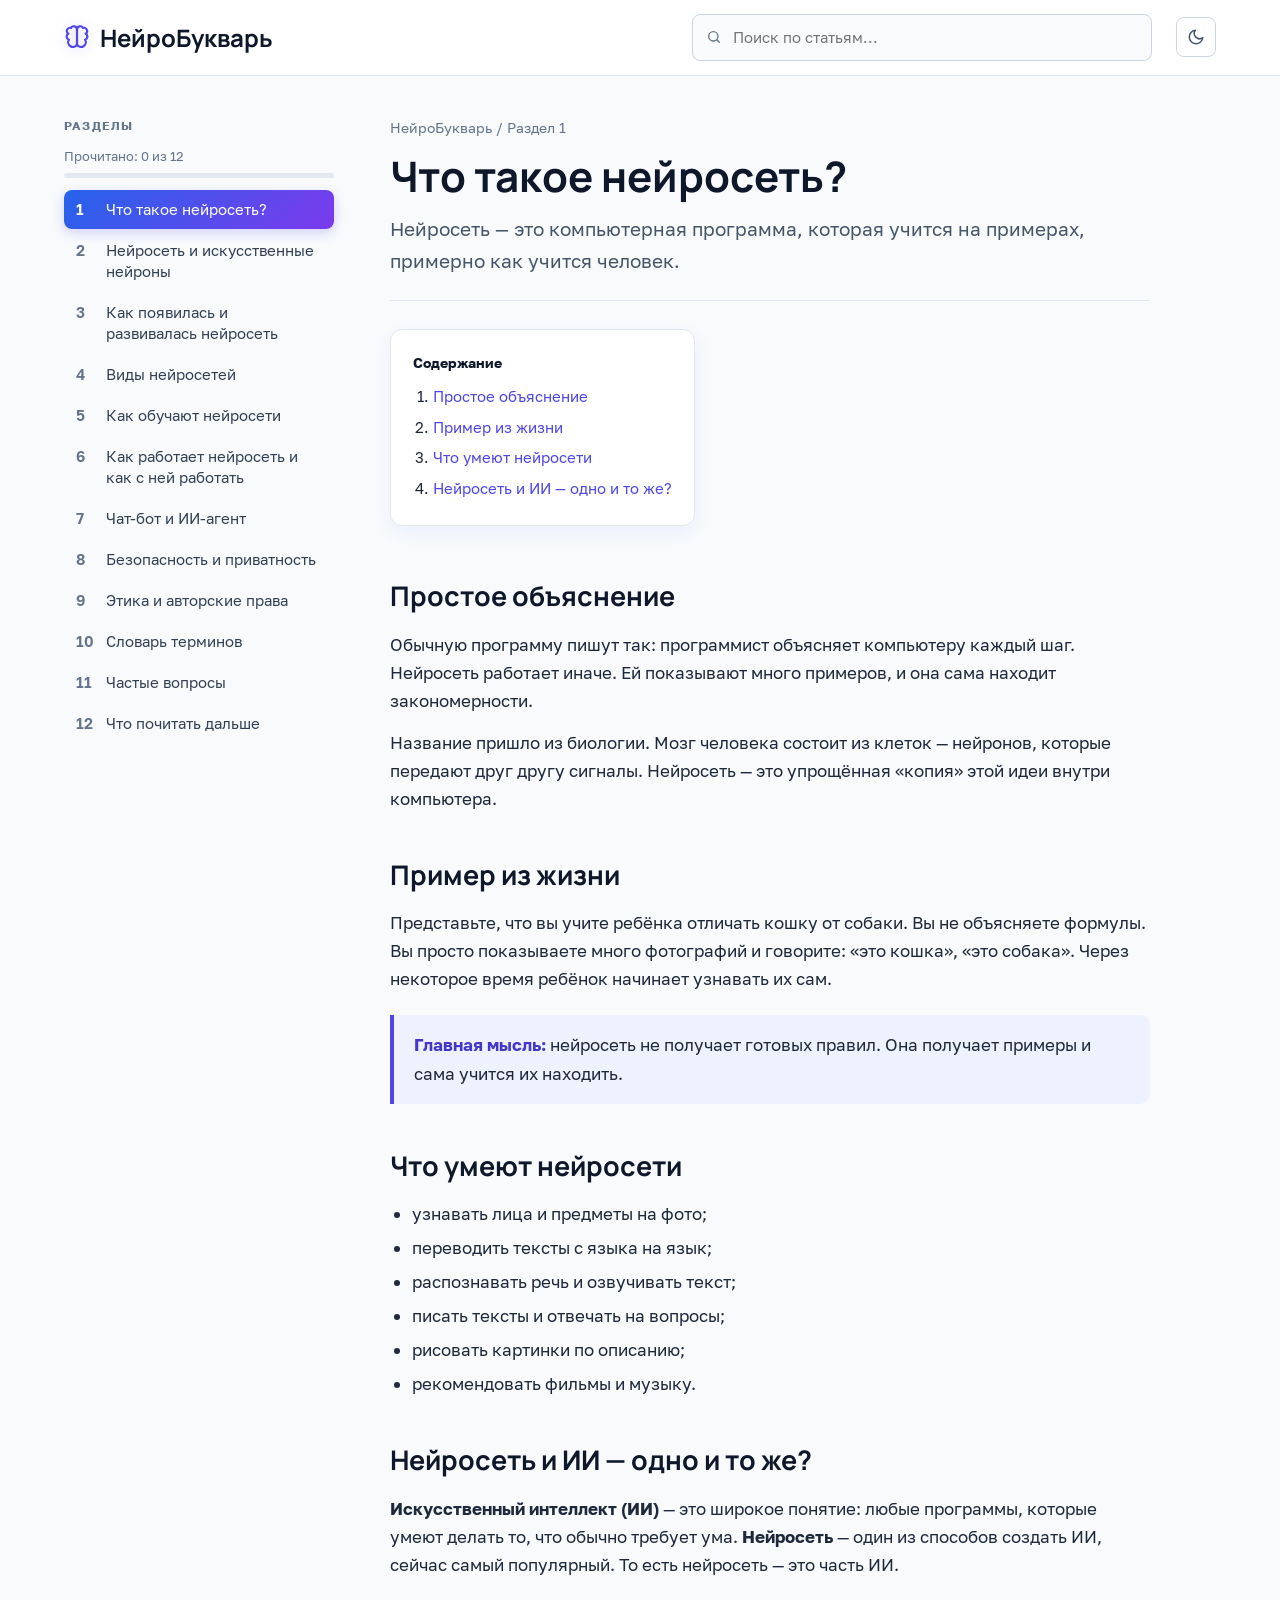
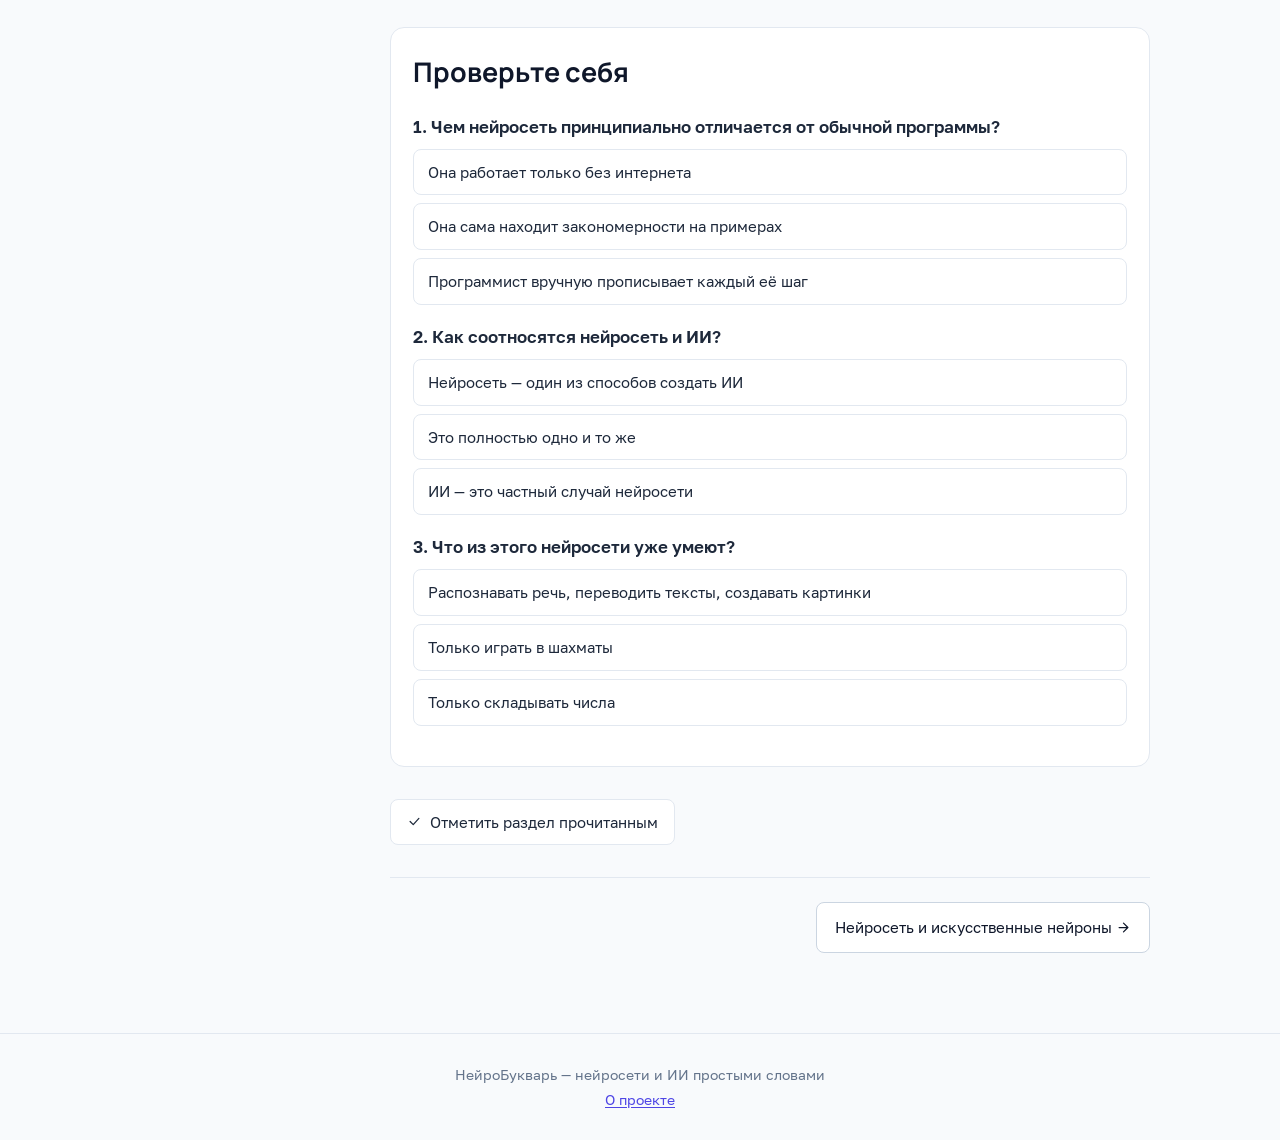
==== commit 20d2cf11: "Add files via upload" ====
--- a/index.html
+++ b/index.html
@@ -1,6 +1,7 @@
 <!DOCTYPE html>
 <html lang="ru">
 <head>
+    <meta name="google-site-verification" content="MLY3SLJZScFh9WtUAi-JCDNlqSFZ2uJY-gT6Eo_Nj7o" />
     <meta charset="UTF-8">
     <title>НейроБукварь — нейросети и ИИ простыми словами</title>
     <!-- PROTECTED: meta type -->
